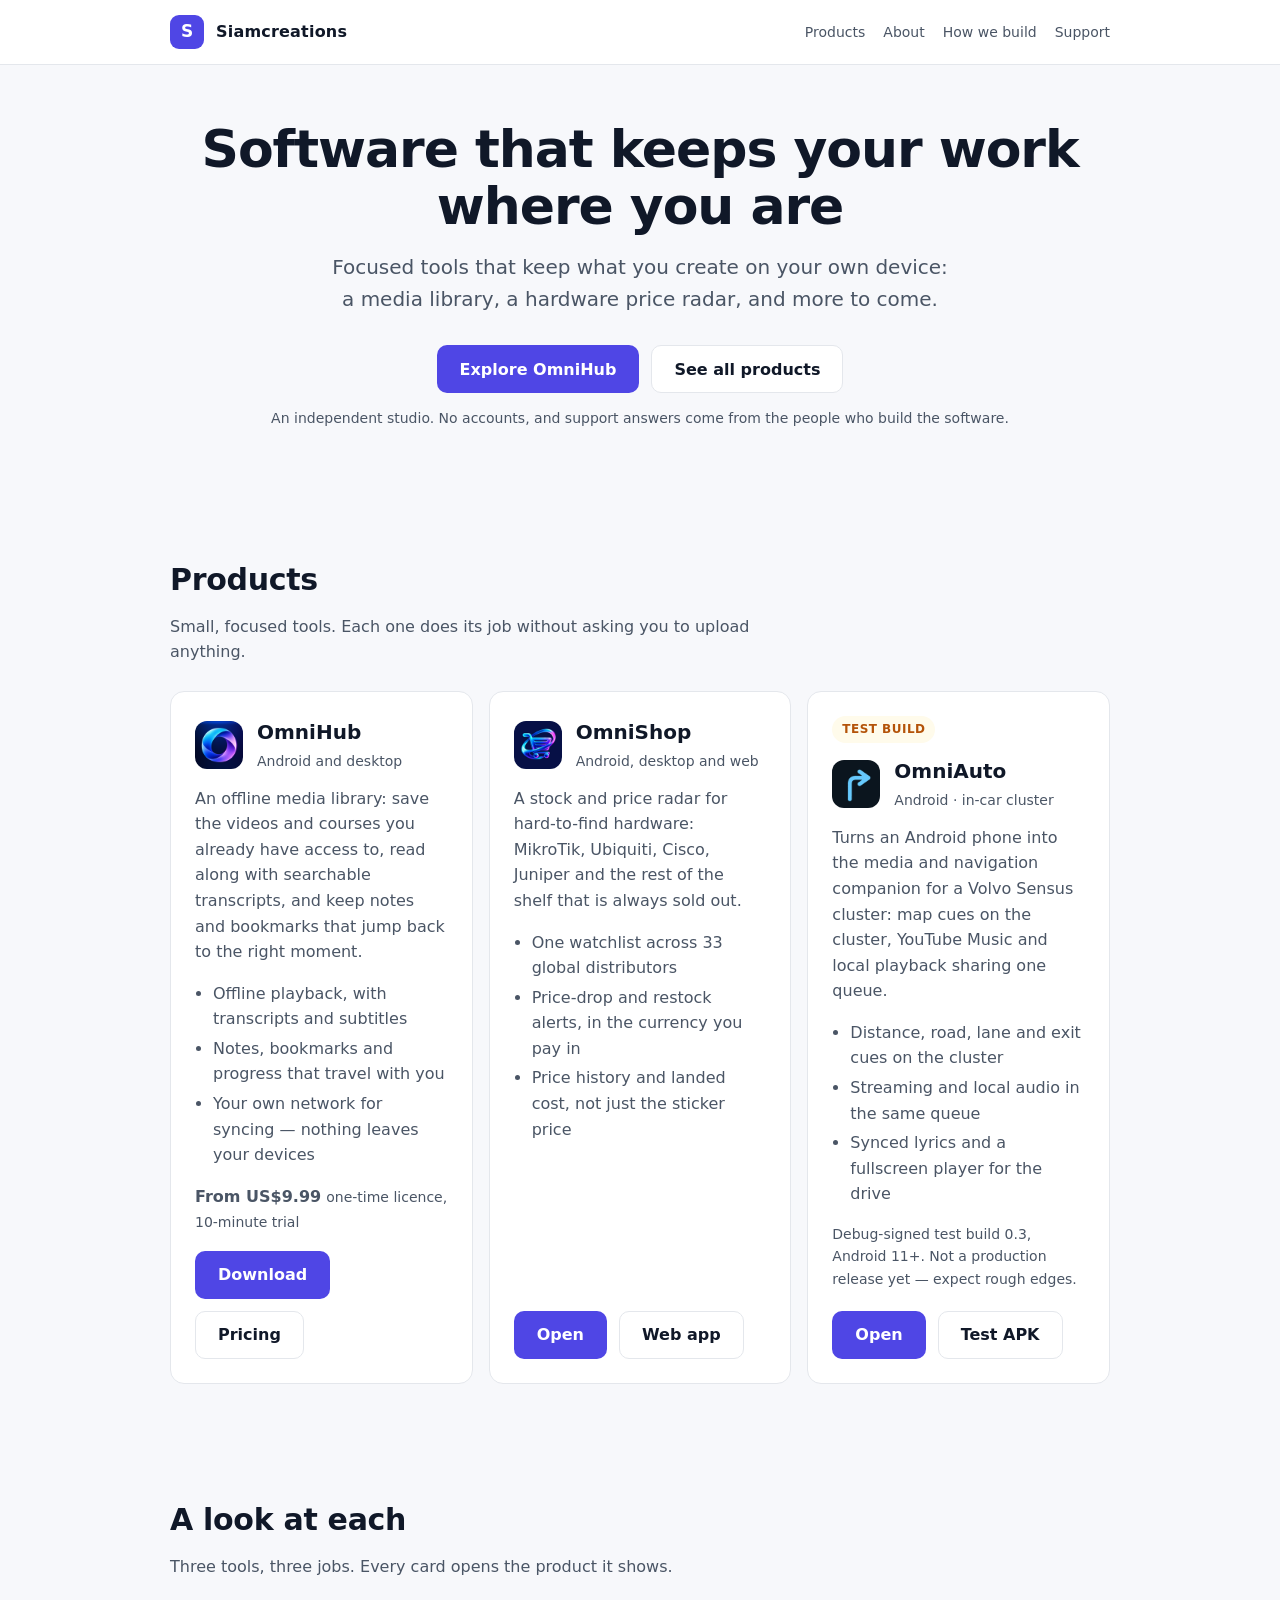
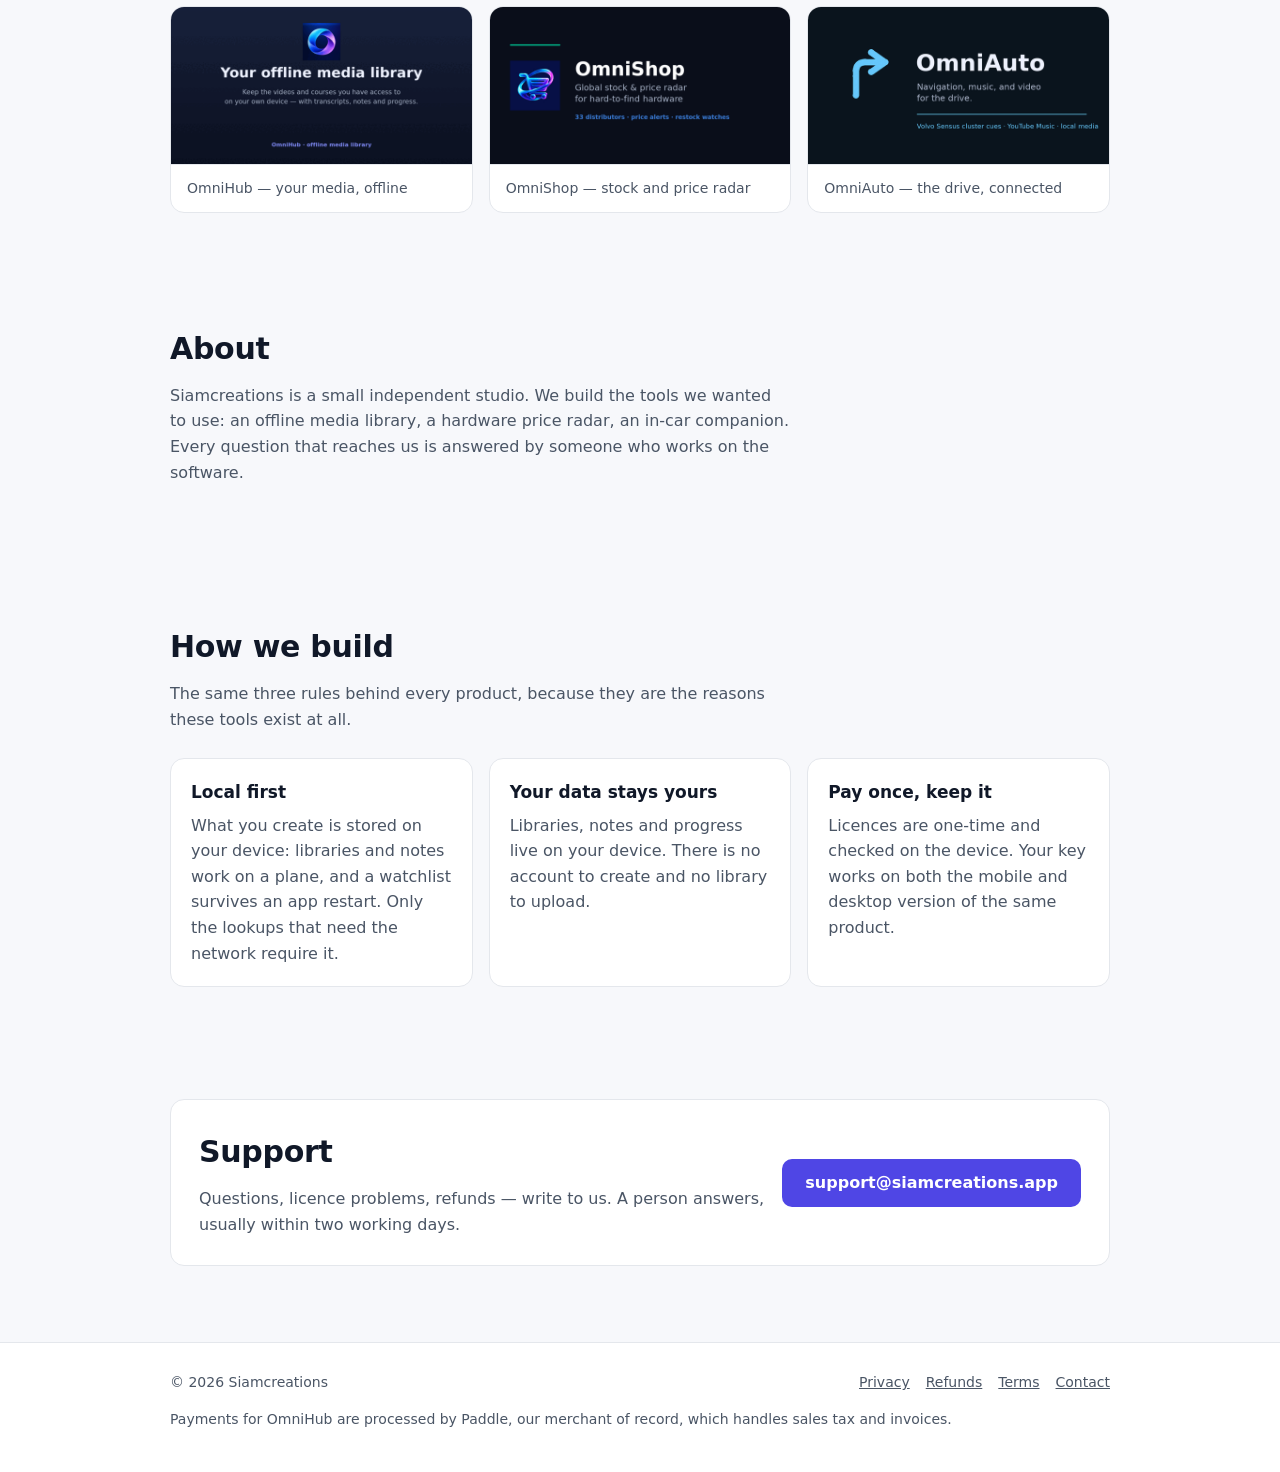
==== index.html @ ee494cce "fix: keep the product card buttons on one row" ====
<!doctype html>
<html lang="en">
  <head>
    <meta charset="utf-8" />
    <meta name="viewport" content="width=device-width, initial-scale=1" />
    <title>Siamcreations — focused software</title>
    <meta
      name="description"
      content="Siamcreations builds focused software: a media library, a hardware price radar, and more. Your work stays on your own device."
    />
    <meta property="og:type" content="website" />
    <meta
      property="og:title"
      content="Siamcreations — offline-first software"
    />
    <meta
      property="og:description"
      content="Focused tools that keep your work on your own device. Makers of OmniHub and OmniShop."
    />
    <meta property="og:url" content="https://siamcreations.app/" />
    <meta
      property="og:image"
      content="https://siamcreations.app/assets/og.png"
    />
    <meta name="twitter:card" content="summary_large_image" />
    <link rel="canonical" href="https://siamcreations.app/" />
    <link
      rel="icon"
      href="data:image/svg+xml,%3Csvg xmlns='http://www.w3.org/2000/svg' viewBox='0 0 32 32'%3E%3Crect width='32' height='32' rx='8' fill='%234f46e5'/%3E%3Ctext x='16' y='22' font-family='system-ui,sans-serif' font-size='17' font-weight='700' text-anchor='middle' fill='white'%3ES%3C/text%3E%3C/svg%3E"
    />
    <link rel="stylesheet" href="styles.css" />
    <script type="application/ld+json">
      {
        "@context": "https://schema.org",
        "@graph": [
          {
            "@type": "Organization",
            "name": "Siamcreations",
            "url": "https://siamcreations.app/",
            "email": "support@siamcreations.app",
            "description": "Independent software studio behind OmniHub, OmniShop and OmniAuto."
          },
          {
            "@type": "ItemList",
            "name": "Products",
            "itemListElement": [
              {
                "@type": "ListItem",
                "position": 1,
                "name": "OmniHub",
                "url": "https://omnihub.siamcreations.app/"
              },
              {
                "@type": "ListItem",
                "position": 2,
                "name": "OmniShop",
                "url": "https://omnishop.siamcreations.app/"
              },
              {
                "@type": "ListItem",
                "position": 3,
                "name": "OmniAuto",
                "url": "https://omniauto.siamcreations.app/"
              }
            ]
          }
        ]
      }
    </script>
  </head>
  <body>
    <a class="skip" href="#main">Skip to content</a>

    <header class="site">
      <div class="wrap">
        <span class="monogram" aria-hidden="true">S</span>
        <span class="name"><a href="/">Siamcreations</a></span>
        <nav aria-label="Main">
          <a href="#products">Products</a>
          <a href="#about">About</a>
          <a href="#principles">How we build</a>
          <a href="#support">Support</a>
        </nav>
      </div>
    </header>

    <main id="main">
      <section class="hero wrap">
        <h1>Software that keeps your work where you are</h1>
        <p class="lede">
          Focused tools that keep what you create on your own device: a media
          library, a hardware price radar, and more to come.
        </p>
        <div class="actions">
          <a class="button primary" href="https://omnihub.siamcreations.app/">
            Explore OmniHub
          </a>
          <a class="button secondary" href="#products">See all products</a>
        </div>
        <p class="muted">
          An independent studio. No accounts, and support answers come from the
          people who build the software.
        </p>
      </section>

      <section class="wrap" id="products">
        <h2>Products</h2>
        <p class="section-lede">
          Small, focused tools. Each one does its job without asking you to
          upload anything.
        </p>
        <div class="grid">
          <article class="card product">
            <div class="product-head">
              <img
                src="assets/icon-omnihub.png"
                alt=""
                width="48"
                height="48"
              />
              <div>
                <h3>OmniHub</h3>
                <span class="kind">Android and desktop</span>
              </div>
            </div>
            <p>
              An offline media library: save the videos and courses you already
              have access to, read along with searchable transcripts, and keep
              notes and bookmarks that jump back to the right moment.
            </p>
            <ul>
              <li>Offline playback, with transcripts and subtitles</li>
              <li>Notes, bookmarks and progress that travel with you</li>
              <li>
                Your own network for syncing — nothing leaves your devices
              </li>
            </ul>
            <p>
              <span class="price">From US$9.99</span>
              <span class="muted">one-time licence, 10-minute trial</span>
            </p>
            <div class="actions">
              <a
                class="button primary"
                href="https://omnihub.siamcreations.app/#download"
                >Download</a
              >
              <a
                class="button secondary"
                href="https://omnihub.siamcreations.app/#licence"
                >Pricing</a
              >
            </div>
          </article>

          <article class="card product">
            <div class="product-head">
              <img
                src="assets/icon-omnishop.png"
                alt=""
                width="48"
                height="48"
              />
              <div>
                <h3>OmniShop</h3>
                <span class="kind">Android, desktop and web</span>
              </div>
            </div>
            <p>
              A stock and price radar for hard-to-find hardware: MikroTik,
              Ubiquiti, Cisco, Juniper and the rest of the shelf that is always
              sold out.
            </p>
            <ul>
              <li>One watchlist across 33 global distributors</li>
              <li>Price-drop and restock alerts, in the currency you pay in</li>
              <li>Price history and landed cost, not just the sticker price</li>
            </ul>
            <div class="actions">
              <a
                class="button primary"
                href="https://omnishop.siamcreations.app/"
                >Open</a
              >
              <a
                class="button secondary"
                href="https://web.omnishop.siamcreations.app/"
                >Web app</a
              >
            </div>
          </article>

          <article class="card product">
            <span class="badge soon">Test build</span>
            <div class="product-head">
              <img
                src="assets/icon-omniauto.png"
                alt=""
                width="48"
                height="48"
              />
              <div>
                <h3>OmniAuto</h3>
                <span class="kind">Android · in-car cluster</span>
              </div>
            </div>
            <p>
              Turns an Android phone into the media and navigation companion for
              a Volvo Sensus cluster: map cues on the cluster, YouTube Music and
              local playback sharing one queue.
            </p>
            <ul>
              <li>Distance, road, lane and exit cues on the cluster</li>
              <li>Streaming and local audio in the same queue</li>
              <li>Synced lyrics and a fullscreen player for the drive</li>
            </ul>
            <p class="muted">
              Debug-signed test build 0.3, Android 11+. Not a production release
              yet — expect rough edges.
            </p>
            <div class="actions">
              <a
                class="button primary"
                href="https://omniauto.siamcreations.app/"
                >Open</a
              >
              <a
                class="button secondary"
                href="https://omniauto.siamcreations.app/#download"
                >Test APK</a
              >
            </div>
          </article>
        </div>
      </section>

      <section class="wrap" id="screens">
        <h2>A look at each</h2>
        <p class="section-lede">
          Three tools, three jobs. Every card opens the product it shows.
        </p>
        <div class="shots">
          <a class="shot" href="https://omnihub.siamcreations.app/">
            <img
              src="assets/omnihub.png"
              alt="OmniHub library showing courses on desktop and Android"
              width="640"
              height="336"
              loading="lazy"
            />
            <span>OmniHub — your media, offline</span>
          </a>
          <a class="shot" href="https://omnishop.siamcreations.app/">
            <img
              src="assets/omnishop.png"
              alt="OmniShop watchlist and price history"
              width="640"
              height="336"
              loading="lazy"
            />
            <span>OmniShop — stock and price radar</span>
          </a>
          <a class="shot" href="https://omniauto.siamcreations.app/">
            <img
              src="assets/omniauto.png"
              alt="OmniAuto player and cluster navigation"
              width="640"
              height="336"
              loading="lazy"
            />
            <span>OmniAuto — the drive, connected</span>
          </a>
        </div>
      </section>

      <section class="wrap" id="about">
        <h2>About</h2>
        <p class="section-lede">
          Siamcreations is a small independent studio. We build the tools we
          wanted to use: an offline media library, a hardware price radar, an
          in-car companion. Every question that reaches us is answered by
          someone who works on the software.
        </p>
      </section>

      <section class="wrap" id="principles">
        <h2>How we build</h2>
        <p class="section-lede">
          The same three rules behind every product, because they are the
          reasons these tools exist at all.
        </p>
        <div class="grid">
          <article class="card">
            <h3>Local first</h3>
            <p>
              What you create is stored on your device: libraries and notes work
              on a plane, and a watchlist survives an app restart. Only the
              lookups that need the network require it.
            </p>
          </article>
          <article class="card">
            <h3>Your data stays yours</h3>
            <p>
              Libraries, notes and progress live on your device. There is no
              account to create and no library to upload.
            </p>
          </article>
          <article class="card">
            <h3>Pay once, keep it</h3>
            <p>
              Licences are one-time and checked on the device. Your key works on
              both the mobile and desktop version of the same product.
            </p>
          </article>
        </div>
      </section>

      <section class="wrap" id="support">
        <div class="support">
          <div>
            <h2>Support</h2>
            <p>
              Questions, licence problems, refunds — write to us. A person
              answers, usually within two working days.
            </p>
          </div>
          <a class="button primary" href="mailto:support@siamcreations.app"
            >support@siamcreations.app</a
          >
        </div>
      </section>
    </main>

    <footer class="site">
      <div class="wrap">
        <span>© 2026 Siamcreations</span>
        <nav aria-label="Legal">
          <a href="https://omnihub.siamcreations.app/privacy.html">Privacy</a>
          <a href="https://omnihub.siamcreations.app/refunds.html">Refunds</a>
          <a href="https://omnihub.siamcreations.app/terms.html">Terms</a>
          <a href="mailto:support@siamcreations.app">Contact</a>
        </nav>
      </div>
      <div class="wrap">
        <p class="muted">
          Payments for OmniHub are processed by Paddle, our merchant of record,
          which handles sales tax and invoices.
        </p>
      </div>
    </footer>
  </body>
</html>
---- styles.css ----
:root {
  --bg: #f7f8fb;
  --surface: #ffffff;
  --text: #101828;
  --muted: #4a5565;
  --border: #e4e7ec;
  --primary: #4f46e5;
  --primary-text: #ffffff;
  --accent: #eef2ff;
  --warning: #b45309;
  --warning-bg: #fffbeb;
  --radius: 14px;
  --max: 980px;
}

@media (prefers-color-scheme: dark) {
  :root {
    --bg: #0b1020;
    --surface: #121a2e;
    --text: #eef2ff;
    --muted: #a9b4c9;
    --border: #223048;
    --primary: #818cf8;
    --primary-text: #0b1020;
    --accent: #17203a;
    --warning: #fbbf24;
    --warning-bg: #1f1a0d;
  }
}

* {
  box-sizing: border-box;
}

html {
  -webkit-text-size-adjust: 100%;
  scroll-behavior: smooth;
}

@media (prefers-reduced-motion: reduce) {
  html {
    scroll-behavior: auto;
  }
}

body {
  margin: 0;
  background: var(--bg);
  color: var(--text);
  font-family:
    system-ui,
    -apple-system,
    "Segoe UI",
    Roboto,
    sans-serif;
  line-height: 1.6;
}

a {
  color: var(--primary);
}

.skip {
  position: absolute;
  left: -999px;
  top: 0;
  background: var(--surface);
  padding: 10px 14px;
  border-radius: 0 0 10px 0;
  border: 1px solid var(--border);
  z-index: 10;
}

.skip:focus {
  left: 0;
}

.wrap {
  max-width: var(--max);
  margin: 0 auto;
  padding: 0 20px;
}

header.site {
  border-bottom: 1px solid var(--border);
  background: var(--surface);
}

header.site .wrap {
  display: flex;
  align-items: center;
  gap: 12px;
  min-height: 64px;
}

.monogram {
  display: inline-flex;
  align-items: center;
  justify-content: center;
  width: 34px;
  height: 34px;
  border-radius: 9px;
  background: var(--primary);
  color: var(--primary-text);
  font-weight: 800;
  font-size: 17px;
  letter-spacing: -0.02em;
}

header.site .name {
  font-weight: 700;
  letter-spacing: 0.2px;
}

header.site .name a {
  color: inherit;
  text-decoration: none;
}

header.site nav {
  margin-left: auto;
  display: flex;
  gap: 18px;
  font-size: 14px;
}

header.site nav a {
  color: var(--muted);
  text-decoration: none;
}

header.site nav a:hover {
  color: var(--text);
}

.hero {
  /* Keep the side gutters from .wrap: a `padding` shorthand here wiped them and
     ran the headline to the screen edges on a phone. */
  padding: 72px 20px 40px;
  text-align: center;
}

.hero h1 {
  font-size: clamp(32px, 6vw, 52px);
  line-height: 1.1;
  margin: 0 0 16px;
  letter-spacing: -0.02em;
}

.hero p.lede {
  font-size: clamp(16px, 2.4vw, 20px);
  color: var(--muted);
  max-width: 620px;
  margin: 0 auto 30px;
}

.actions {
  display: flex;
  flex-wrap: wrap;
  gap: 12px;
  justify-content: center;
}

.button {
  display: inline-flex;
  align-items: center;
  justify-content: center;
  min-height: 48px;
  padding: 0 22px;
  border-radius: 10px;
  font-weight: 650;
  text-decoration: none;
  border: 1px solid transparent;
}

.button.primary {
  background: var(--primary);
  color: var(--primary-text);
}

.button.secondary {
  background: var(--surface);
  color: var(--text);
  border-color: var(--border);
}

.button:focus-visible,
a:focus-visible {
  outline: 3px solid var(--primary);
  outline-offset: 3px;
}

.muted {
  color: var(--muted);
  font-size: 14px;
}

/* `.wrap` is a class, so it outranks the element rule below and was wiping the
   vertical padding on every `<section class="wrap">`. Set it where it wins. */
section {
  padding: 56px 0;
}

section.wrap {
  padding: 56px 20px;
}

h2 {
  font-size: clamp(22px, 3vw, 30px);
  letter-spacing: -0.01em;
  margin: 0 0 10px;
}

.section-lede {
  color: var(--muted);
  max-width: 620px;
  margin: 0 0 26px;
}

.grid {
  display: grid;
  grid-template-columns: repeat(auto-fit, minmax(250px, 1fr));
  gap: 16px;
}

.card {
  background: var(--surface);
  border: 1px solid var(--border);
  border-radius: var(--radius);
  padding: 20px;
}

.card h3 {
  margin: 0 0 6px;
  font-size: 17px;
}

.card p {
  margin: 0;
  color: var(--muted);
}

/* Product card: the only place on the page with its own layout. */
.product {
  display: flex;
  flex-direction: column;
  gap: 12px;
  padding: 24px;
}

.product-head {
  display: flex;
  align-items: center;
  gap: 14px;
}

.product-head img {
  width: 48px;
  height: 48px;
  border-radius: 12px;
}

.product-head h3 {
  margin: 0;
  font-size: 20px;
}

.product-head .kind {
  color: var(--muted);
  font-size: 14px;
}

.product ul {
  margin: 0;
  padding-left: 18px;
  color: var(--muted);
}

.product li {
  margin: 4px 0;
}

.product .actions {
  justify-content: flex-start;
  /* Cards in a row share a height; keep the buttons on the same line. */
  margin-top: auto;
  padding-top: 4px;
}

.product .price {
  font-weight: 700;
}

.badge {
  align-self: flex-start;
  font-size: 12px;
  font-weight: 700;
  letter-spacing: 0.04em;
  text-transform: uppercase;
  padding: 4px 10px;
  border-radius: 999px;
  background: var(--accent);
  color: var(--primary);
}

.badge.soon {
  background: var(--warning-bg);
  color: var(--warning);
}

/* Product shots: one link per product, the image doing the talking. */
.shots {
  display: grid;
  grid-template-columns: repeat(auto-fit, minmax(240px, 1fr));
  gap: 16px;
}

.shot {
  display: block;
  text-decoration: none;
  color: inherit;
  background: var(--surface);
  border: 1px solid var(--border);
  border-radius: var(--radius);
  overflow: hidden;
}

.shot img {
  display: block;
  width: 100%;
  height: auto;
  border-bottom: 1px solid var(--border);
}

.shot span {
  display: block;
  padding: 12px 16px;
  font-size: 14px;
  color: var(--muted);
}

.shot:hover span,
.shot:focus-visible span {
  color: var(--text);
}

.shot {
  transition: border-color 120ms ease;
}

.shot:hover {
  border-color: var(--primary);
}

@media (prefers-reduced-motion: reduce) {
  .shot {
    transition: none;
  }
}

.support {
  background: var(--surface);
  border: 1px solid var(--border);
  border-radius: var(--radius);
  padding: 28px;
  display: flex;
  flex-wrap: wrap;
  align-items: center;
  justify-content: space-between;
  gap: 16px;
}

.support > div {
  flex: 1 1 340px;
}

.support p {
  margin: 0;
  color: var(--muted);
}

.support > .button {
  flex: 0 0 auto;
}

footer.site {
  border-top: 1px solid var(--border);
  background: var(--surface);
  margin-top: 20px;
  padding: 28px 0;
}

footer.site .wrap {
  display: flex;
  flex-wrap: wrap;
  gap: 16px;
  align-items: center;
  justify-content: space-between;
  font-size: 14px;
  color: var(--muted);
}

footer.site nav {
  display: flex;
  flex-wrap: wrap;
  gap: 16px;
}

footer.site a {
  color: var(--muted);
}

footer.site a:hover {
  color: var(--text);
}

@media (max-width: 560px) {
  /* Three nav links do not fit beside the wordmark on a phone; give them their
     own row instead of wrapping each label onto three lines. */
  header.site .wrap {
    flex-wrap: wrap;
    row-gap: 2px;
  }

  header.site nav {
    flex-basis: 100%;
    margin-left: 0;
    gap: 16px;
    padding-bottom: 10px;
    font-size: 13px;
  }

  .hero {
    padding-top: 48px;
  }

  section,
  section.wrap {
    padding: 40px 20px;
  }
}
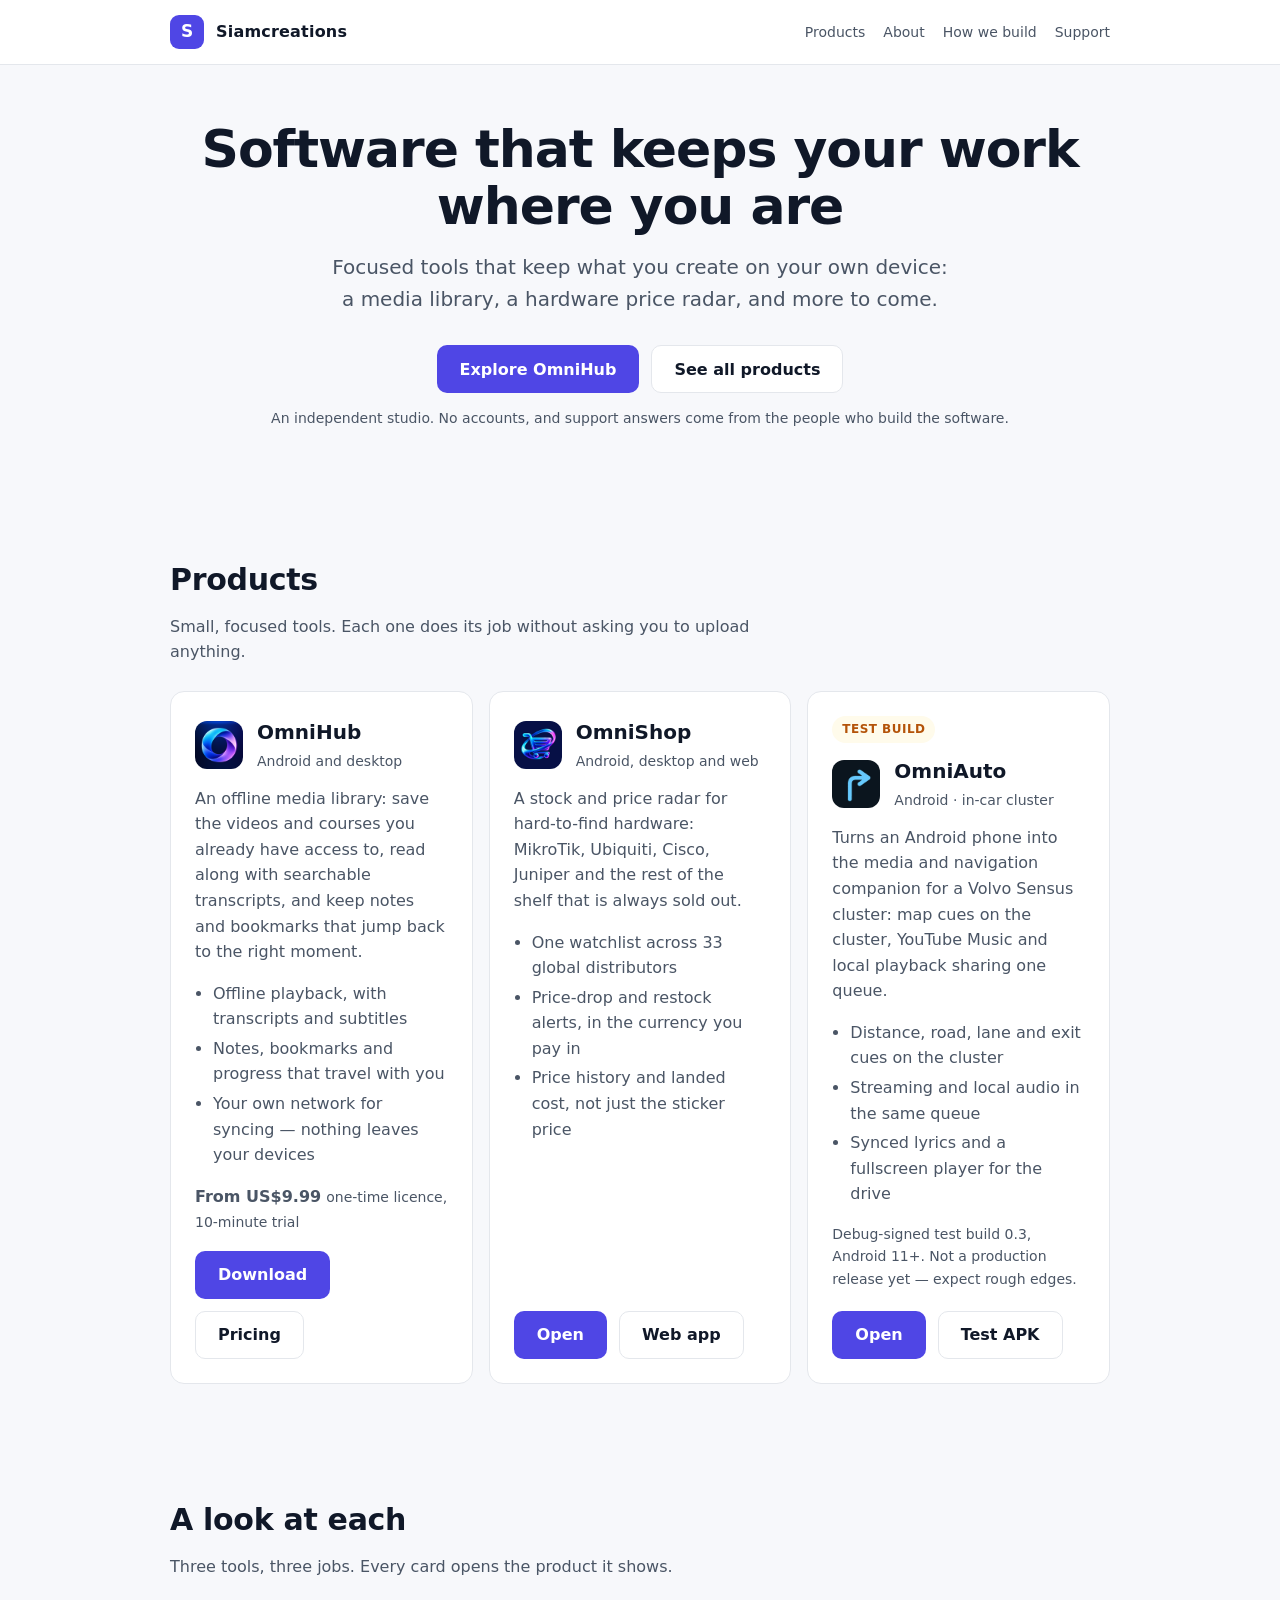
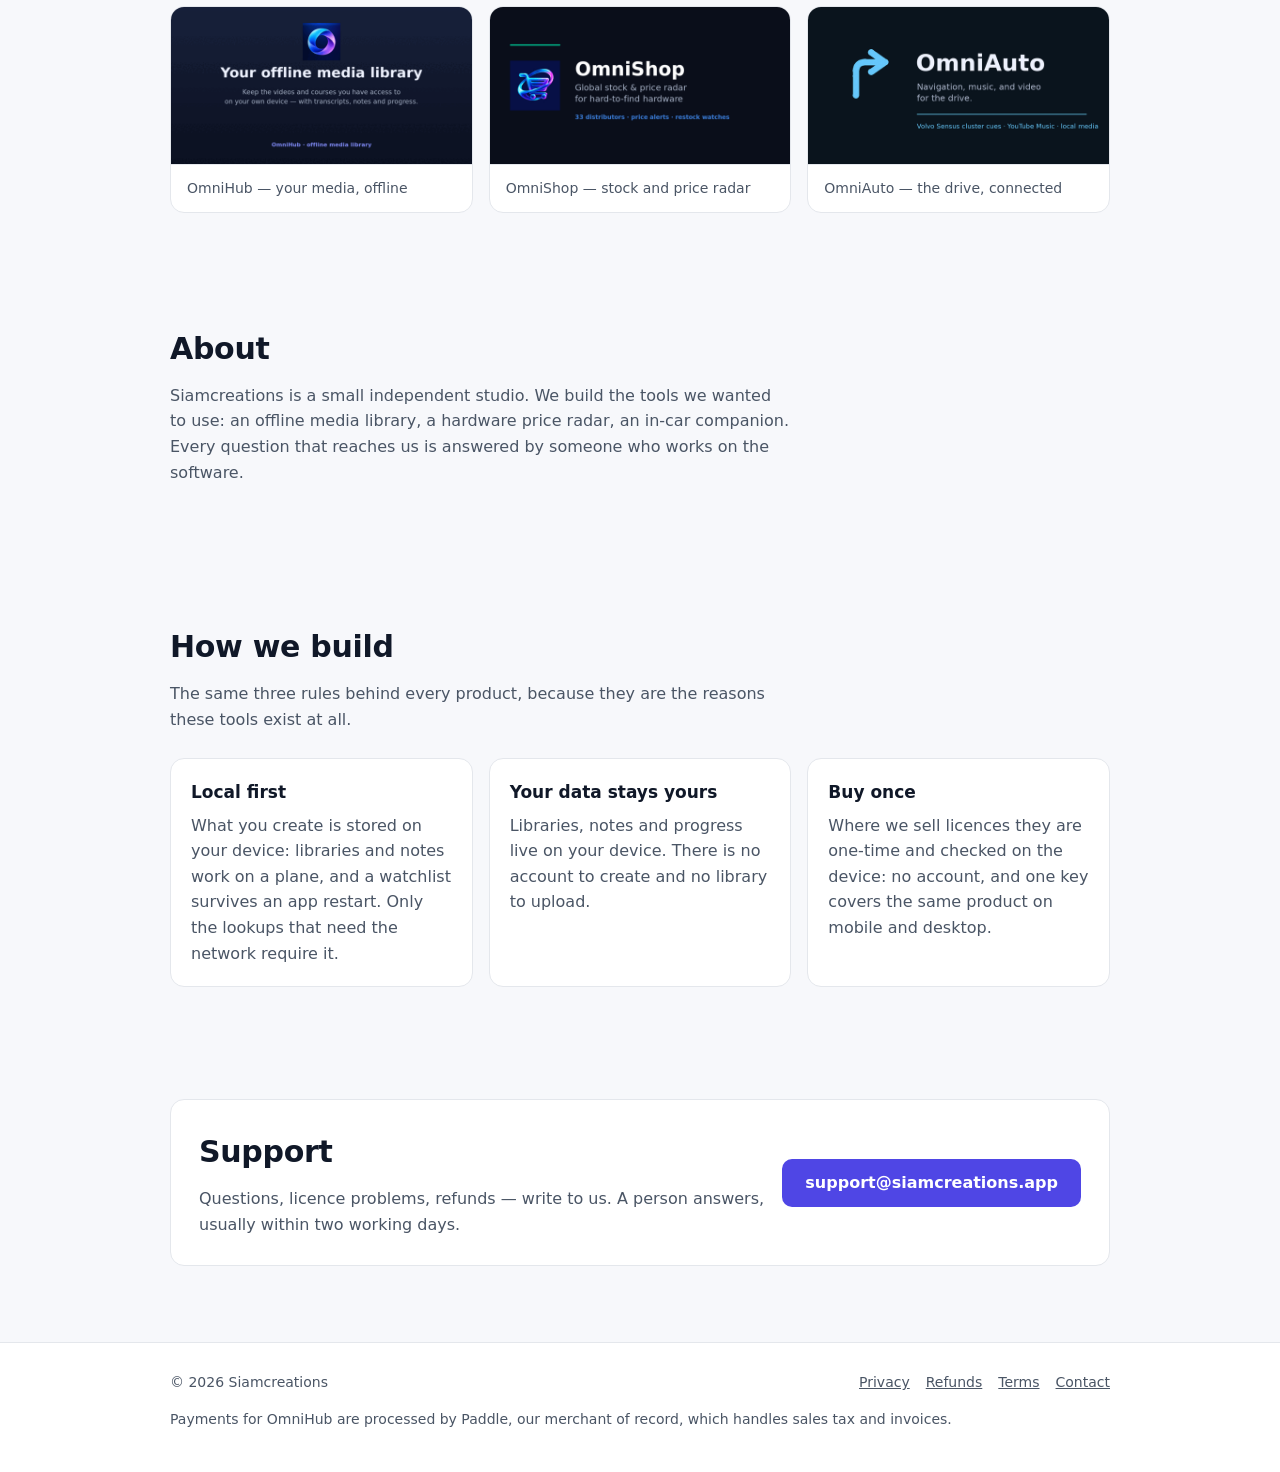
==== commit 336a127a: "copy: scope the licence claim to products we actually sell" ====
--- a/index.html
+++ b/index.html
@@ -306,10 +306,11 @@
             </p>
           </article>
           <article class="card">
-            <h3>Pay once, keep it</h3>
-            <p>
-              Licences are one-time and checked on the device. Your key works on
-              both the mobile and desktop version of the same product.
+            <h3>Buy once</h3>
+            <p>
+              Where we sell licences they are one-time and checked on the
+              device: no account, and one key covers the same product on mobile
+              and desktop.
             </p>
           </article>
         </div>
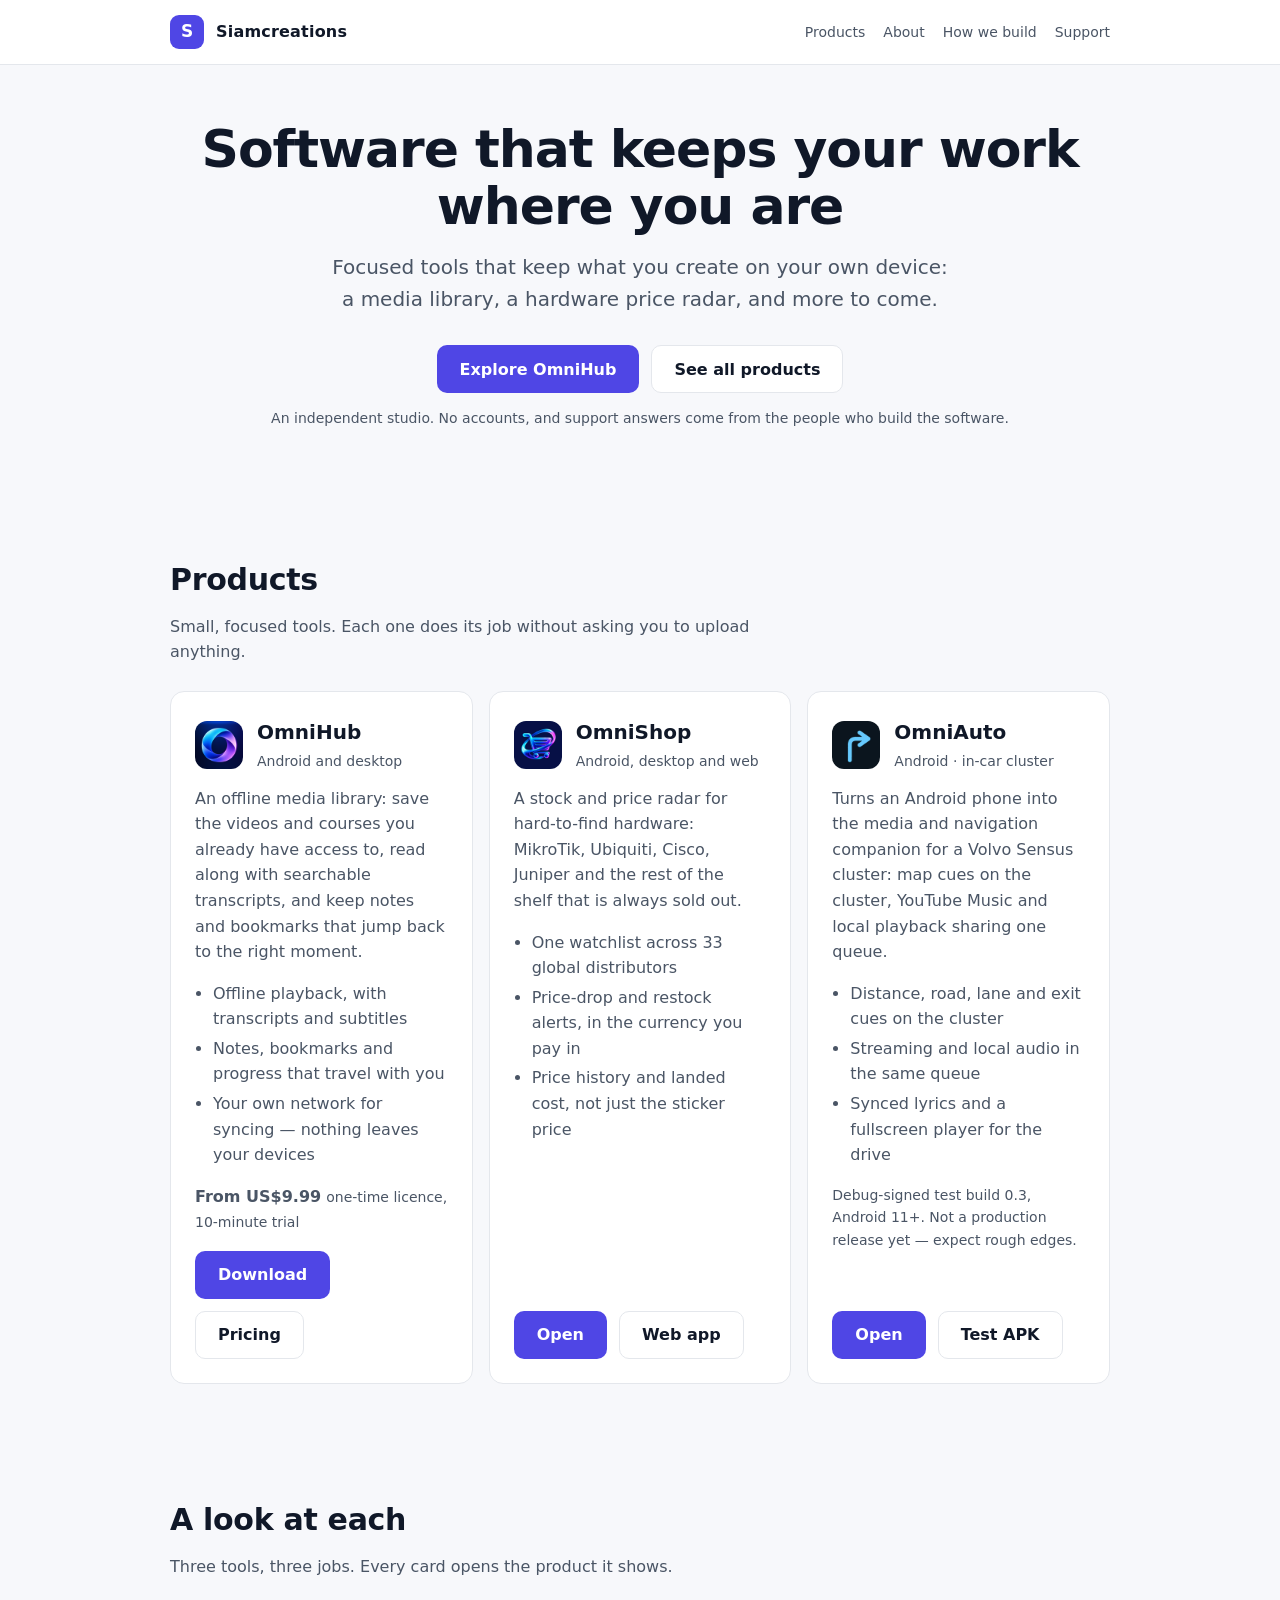
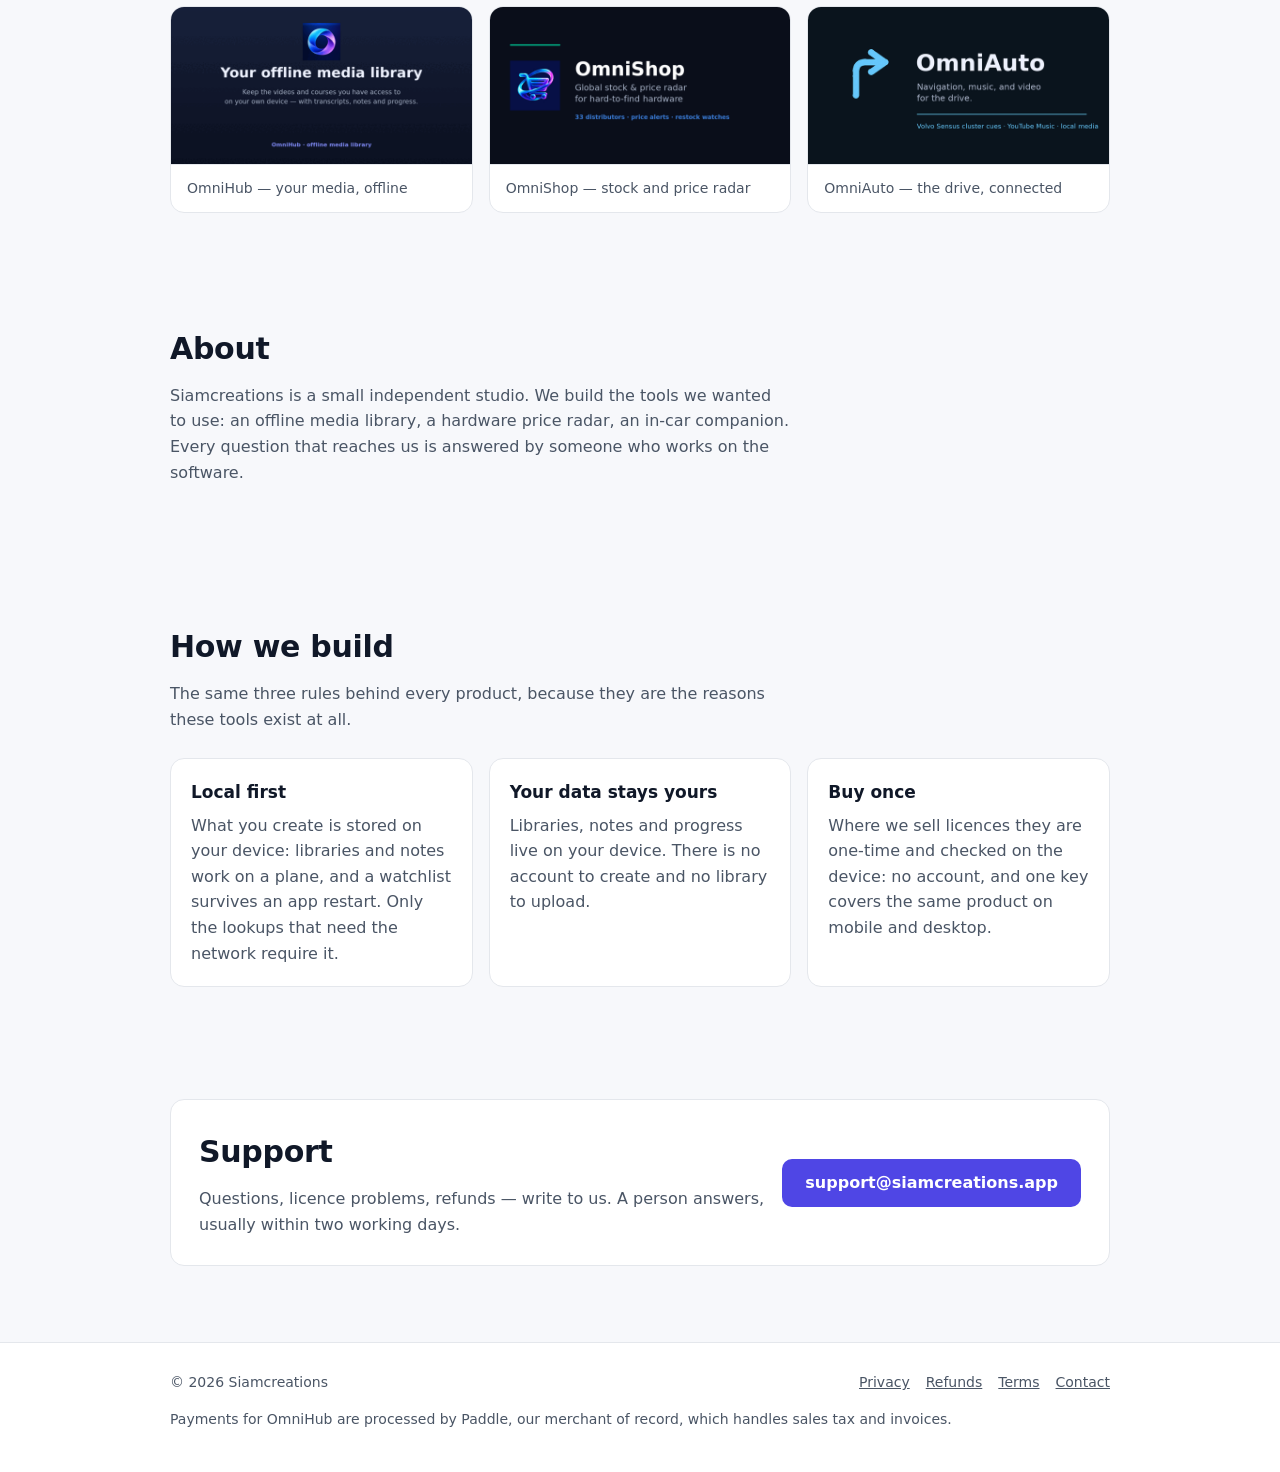
==== commit 1bd9036a: "copy: drop the test-build tag from the OmniAuto card The card still says the build is debug-signed a" ====
--- a/index.html
+++ b/index.html
@@ -191,7 +191,6 @@
           </article>
 
           <article class="card product">
-            <span class="badge soon">Test build</span>
             <div class="product-head">
               <img
                 src="assets/icon-omniauto.png"
--- a/styles.css
+++ b/styles.css
@@ -7,8 +7,6 @@
   --primary: #4f46e5;
   --primary-text: #ffffff;
   --accent: #eef2ff;
-  --warning: #b45309;
-  --warning-bg: #fffbeb;
   --radius: 14px;
   --max: 980px;
 }
@@ -23,8 +21,6 @@
     --primary: #818cf8;
     --primary-text: #0b1020;
     --accent: #17203a;
-    --warning: #fbbf24;
-    --warning-bg: #1f1a0d;
   }
 }
 
@@ -291,23 +287,6 @@
   font-weight: 700;
 }
 
-.badge {
-  align-self: flex-start;
-  font-size: 12px;
-  font-weight: 700;
-  letter-spacing: 0.04em;
-  text-transform: uppercase;
-  padding: 4px 10px;
-  border-radius: 999px;
-  background: var(--accent);
-  color: var(--primary);
-}
-
-.badge.soon {
-  background: var(--warning-bg);
-  color: var(--warning);
-}
-
 /* Product shots: one link per product, the image doing the talking. */
 .shots {
   display: grid;
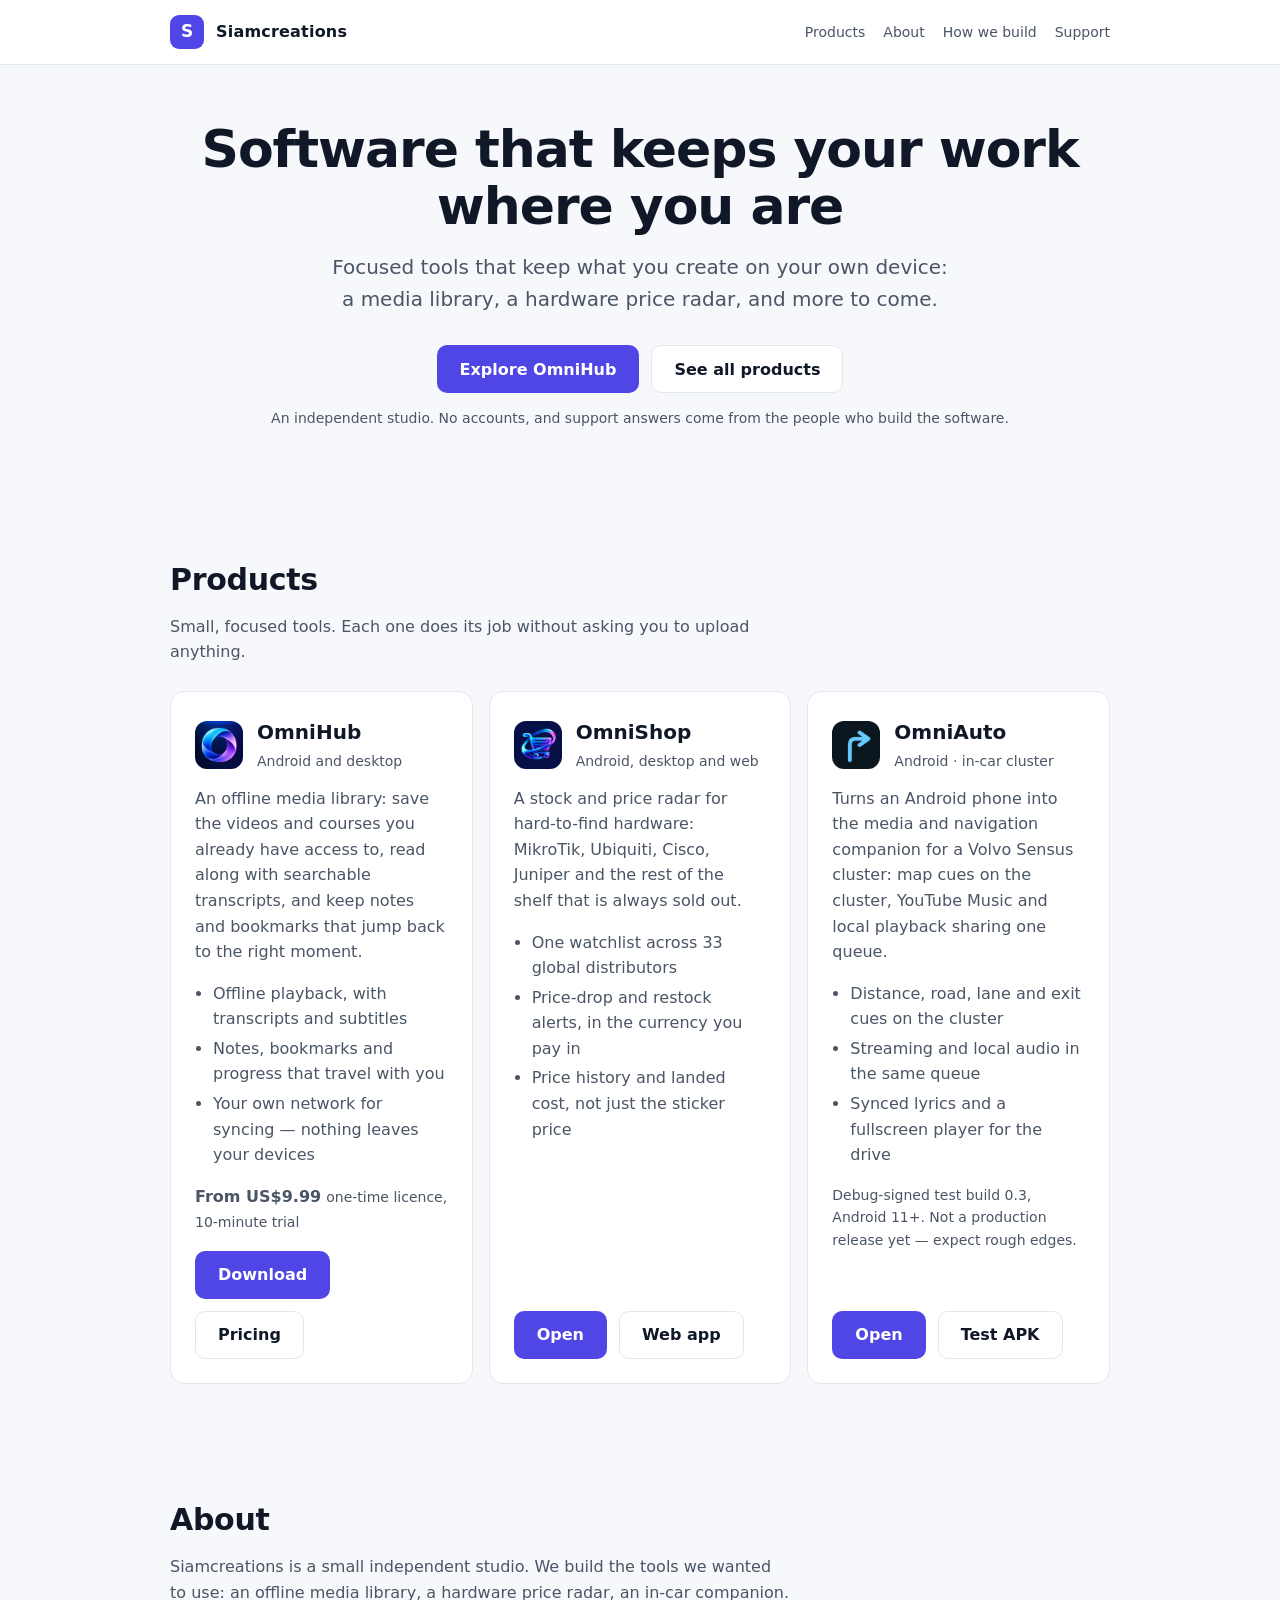
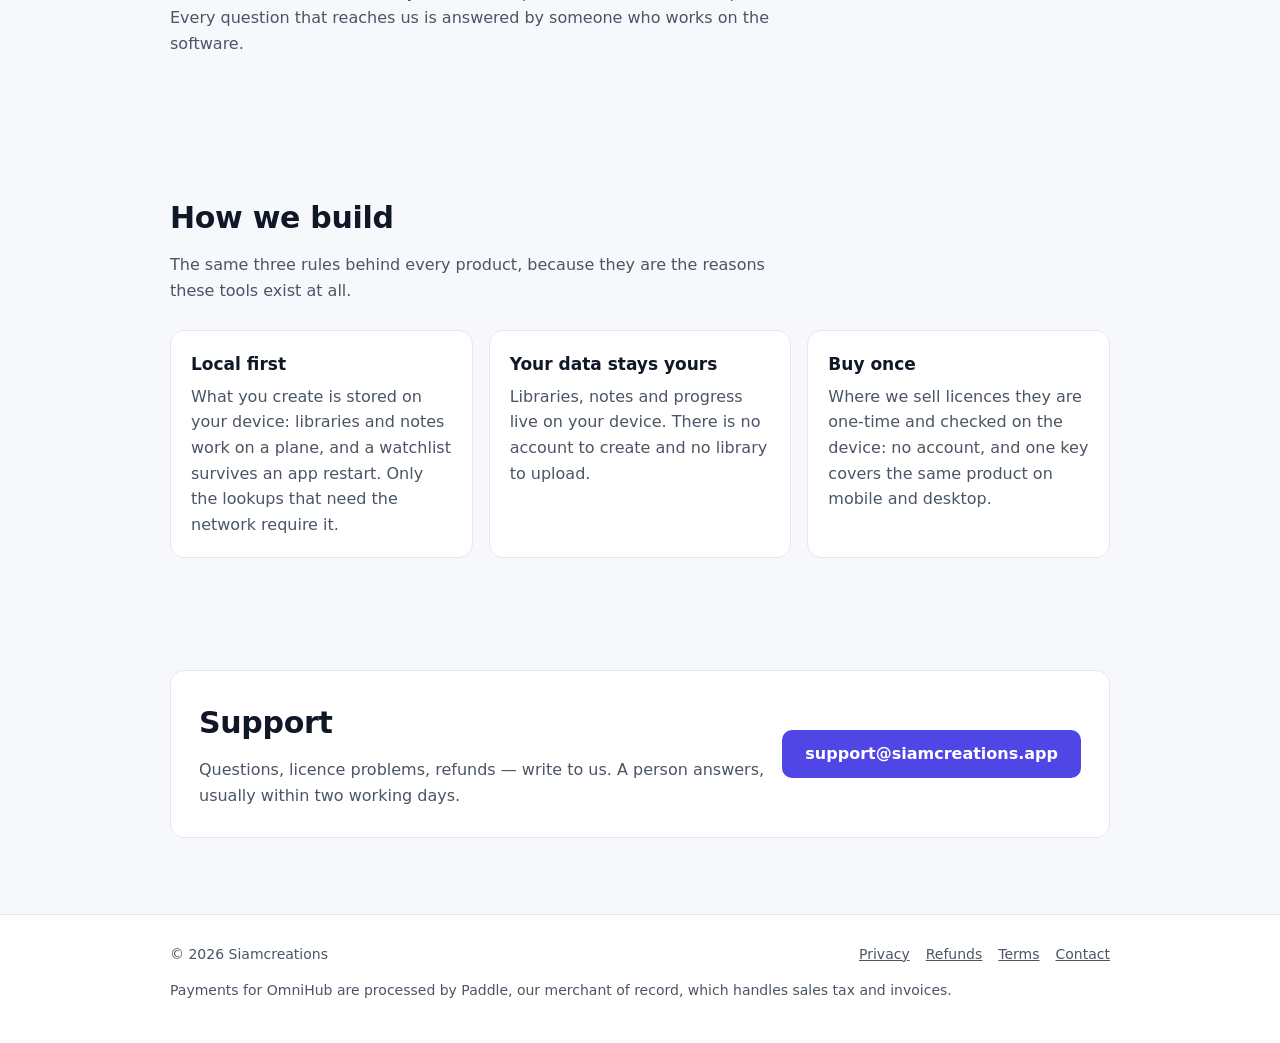
==== commit 4b7906a6: "feat: remove the product-shot strip The three cards above it already carry the products, and the mar" ====
--- a/index.html
+++ b/index.html
@@ -233,45 +233,6 @@
         </div>
       </section>
 
-      <section class="wrap" id="screens">
-        <h2>A look at each</h2>
-        <p class="section-lede">
-          Three tools, three jobs. Every card opens the product it shows.
-        </p>
-        <div class="shots">
-          <a class="shot" href="https://omnihub.siamcreations.app/">
-            <img
-              src="assets/omnihub.png"
-              alt="OmniHub library showing courses on desktop and Android"
-              width="640"
-              height="336"
-              loading="lazy"
-            />
-            <span>OmniHub — your media, offline</span>
-          </a>
-          <a class="shot" href="https://omnishop.siamcreations.app/">
-            <img
-              src="assets/omnishop.png"
-              alt="OmniShop watchlist and price history"
-              width="640"
-              height="336"
-              loading="lazy"
-            />
-            <span>OmniShop — stock and price radar</span>
-          </a>
-          <a class="shot" href="https://omniauto.siamcreations.app/">
-            <img
-              src="assets/omniauto.png"
-              alt="OmniAuto player and cluster navigation"
-              width="640"
-              height="336"
-              loading="lazy"
-            />
-            <span>OmniAuto — the drive, connected</span>
-          </a>
-        </div>
-      </section>
-
       <section class="wrap" id="about">
         <h2>About</h2>
         <p class="section-lede">
--- a/styles.css
+++ b/styles.css
@@ -287,56 +287,6 @@
   font-weight: 700;
 }
 
-/* Product shots: one link per product, the image doing the talking. */
-.shots {
-  display: grid;
-  grid-template-columns: repeat(auto-fit, minmax(240px, 1fr));
-  gap: 16px;
-}
-
-.shot {
-  display: block;
-  text-decoration: none;
-  color: inherit;
-  background: var(--surface);
-  border: 1px solid var(--border);
-  border-radius: var(--radius);
-  overflow: hidden;
-}
-
-.shot img {
-  display: block;
-  width: 100%;
-  height: auto;
-  border-bottom: 1px solid var(--border);
-}
-
-.shot span {
-  display: block;
-  padding: 12px 16px;
-  font-size: 14px;
-  color: var(--muted);
-}
-
-.shot:hover span,
-.shot:focus-visible span {
-  color: var(--text);
-}
-
-.shot {
-  transition: border-color 120ms ease;
-}
-
-.shot:hover {
-  border-color: var(--primary);
-}
-
-@media (prefers-reduced-motion: reduce) {
-  .shot {
-    transition: none;
-  }
-}
-
 .support {
   background: var(--surface);
   border: 1px solid var(--border);
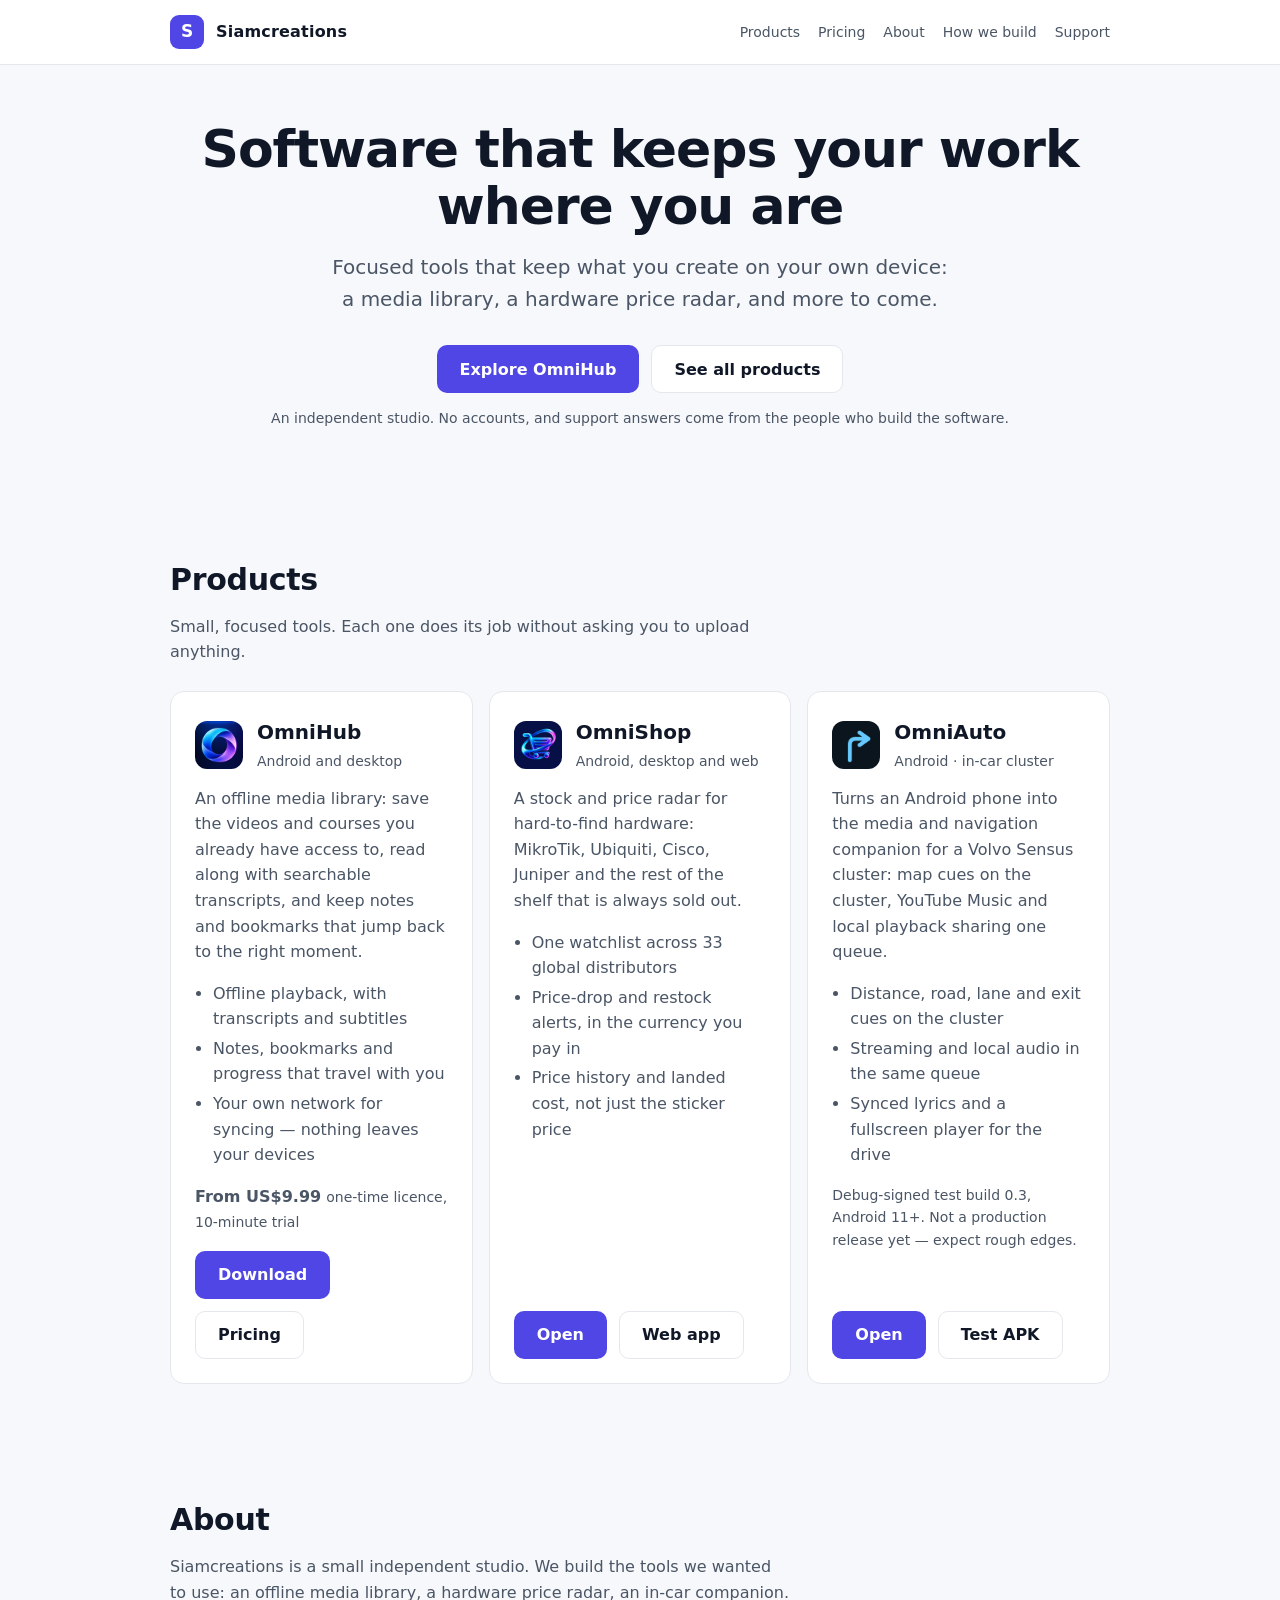
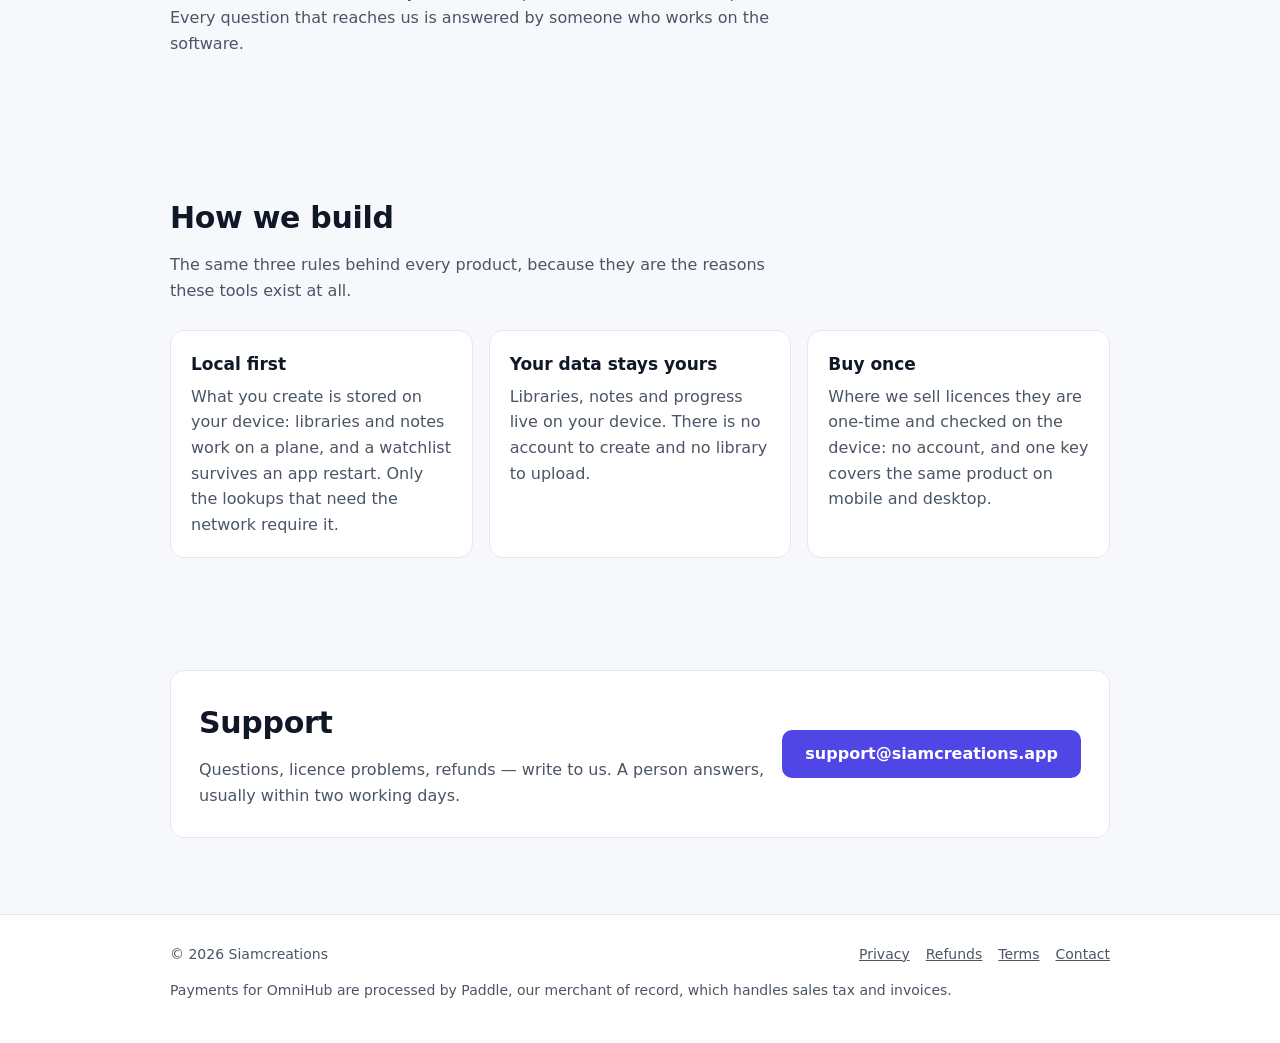
==== commit fa256ee1: "feat: link the pricing page from the main navigation" ====
--- a/index.html
+++ b/index.html
@@ -77,6 +77,7 @@
         <span class="name"><a href="/">Siamcreations</a></span>
         <nav aria-label="Main">
           <a href="#products">Products</a>
+          <a href="pricing/">Pricing</a>
           <a href="#about">About</a>
           <a href="#principles">How we build</a>
           <a href="#support">Support</a>
--- a/styles.css
+++ b/styles.css
@@ -368,3 +368,39 @@
     padding: 40px 20px;
   }
 }
+
+/* Pricing page */
+.page-title {
+  font-size: clamp(30px, 5vw, 44px);
+  letter-spacing: -0.02em;
+  margin: 0 0 10px;
+}
+
+.price-line {
+  font-size: 26px;
+  font-weight: 700;
+  margin: 0;
+}
+
+.notes {
+  margin-top: 40px;
+}
+
+.notes h2 {
+  font-size: clamp(20px, 2.6vw, 26px);
+}
+
+.notes ul {
+  margin: 0;
+  padding-left: 20px;
+  color: var(--muted);
+  max-width: 680px;
+}
+
+.notes li {
+  margin: 10px 0;
+}
+
+.notes strong {
+  color: var(--text);
+}
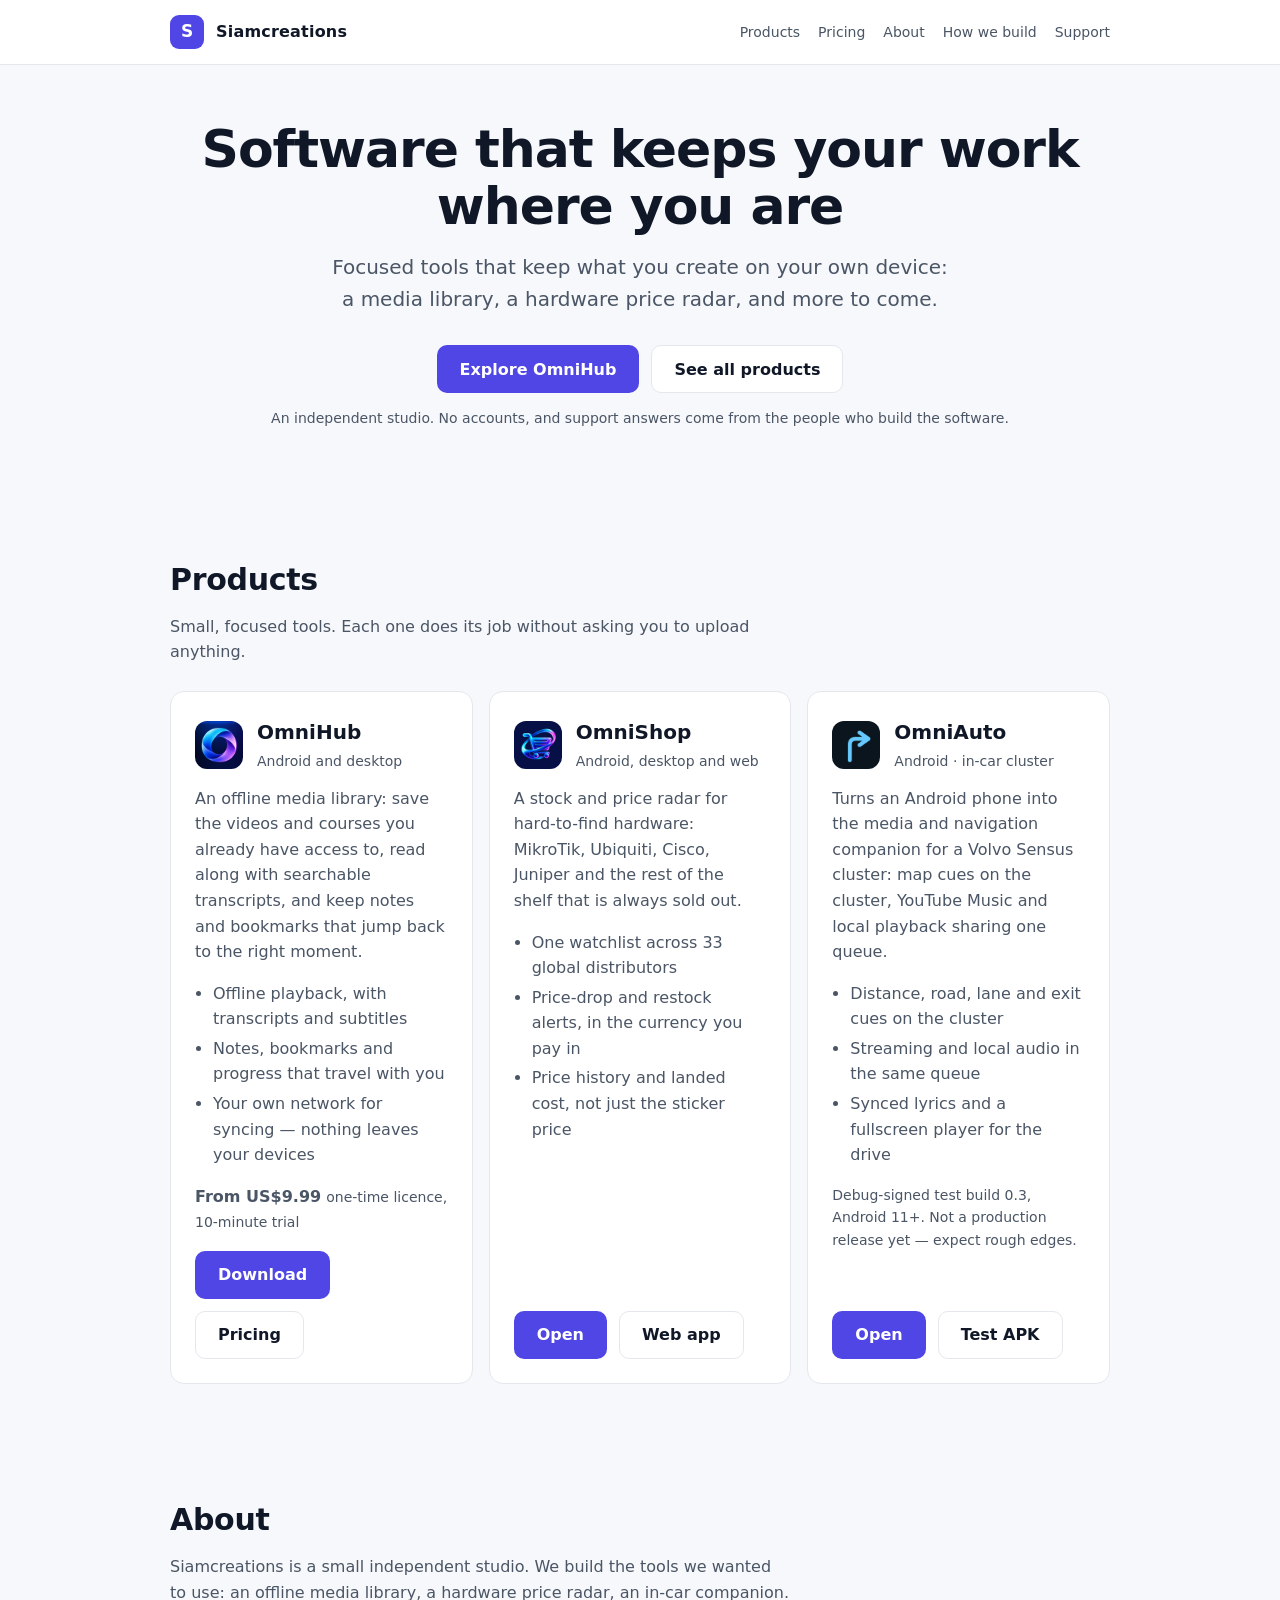
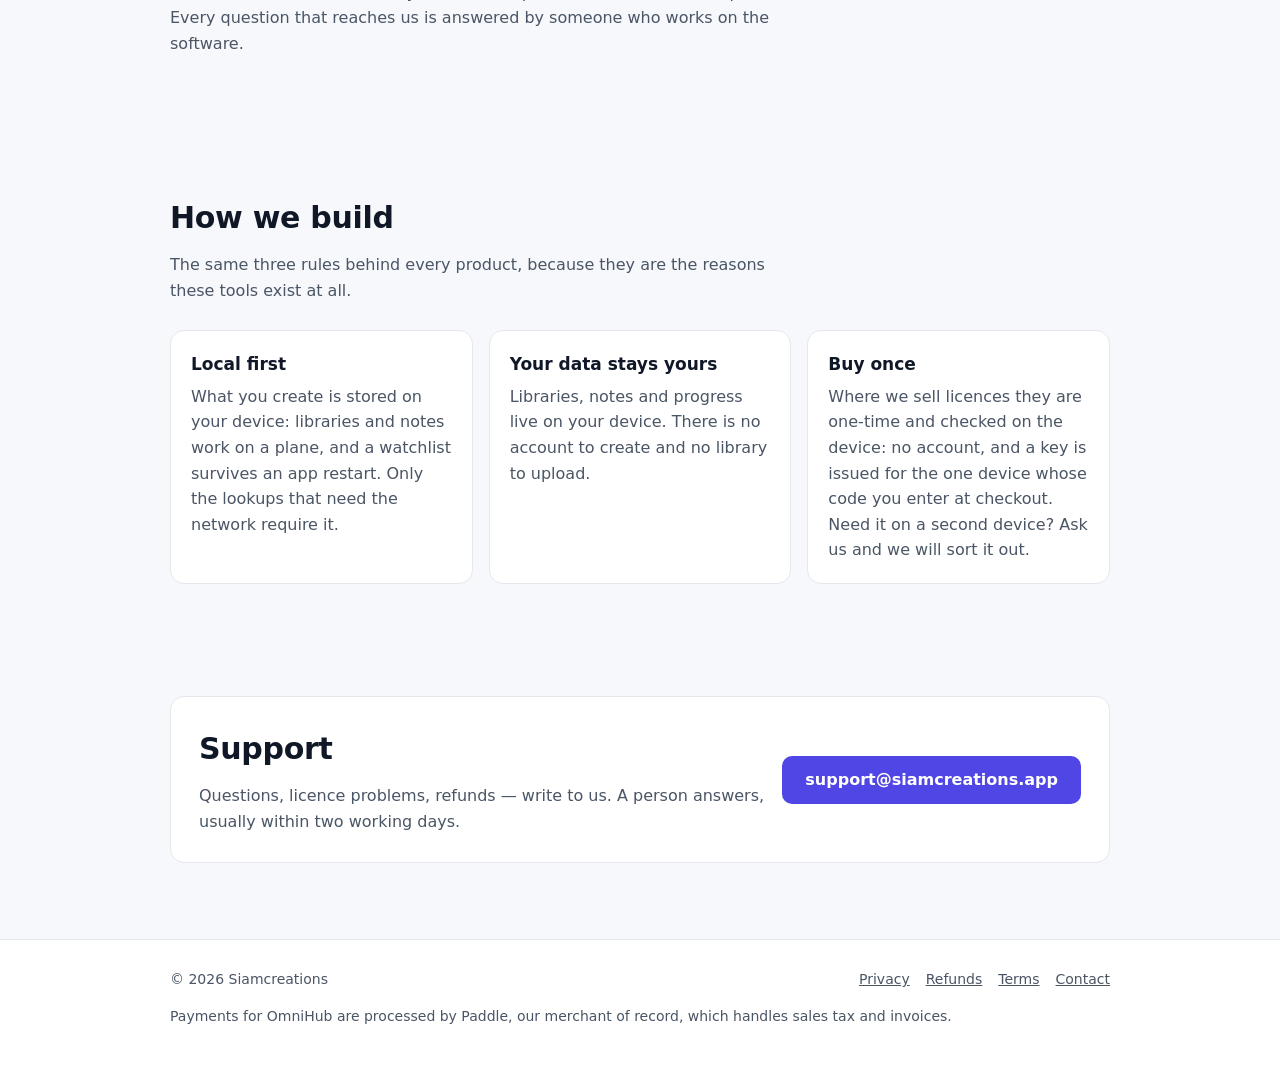
==== commit 3bfcf6e1: "copy: a key is bound to one device, not to a product family The company page said one key covers the" ====
--- a/index.html
+++ b/index.html
@@ -270,8 +270,9 @@
             <h3>Buy once</h3>
             <p>
               Where we sell licences they are one-time and checked on the
-              device: no account, and one key covers the same product on mobile
-              and desktop.
+              device: no account, and a key is issued for the one device whose
+              code you enter at checkout. Need it on a second device? Ask us and
+              we will sort it out.
             </p>
           </article>
         </div>
@@ -297,9 +298,9 @@
       <div class="wrap">
         <span>© 2026 Siamcreations</span>
         <nav aria-label="Legal">
-          <a href="https://omnihub.siamcreations.app/privacy.html">Privacy</a>
-          <a href="https://omnihub.siamcreations.app/refunds.html">Refunds</a>
-          <a href="https://omnihub.siamcreations.app/terms.html">Terms</a>
+          <a href="privacy/">Privacy</a>
+          <a href="refunds/">Refunds</a>
+          <a href="terms/">Terms</a>
           <a href="mailto:support@siamcreations.app">Contact</a>
         </nav>
       </div>
--- a/styles.css
+++ b/styles.css
@@ -404,3 +404,44 @@
 .notes strong {
   color: var(--text);
 }
+
+/* Legal pages */
+.legal {
+  max-width: 760px;
+  padding-top: 56px;
+  padding-bottom: 56px;
+}
+
+.legal h1 {
+  font-size: clamp(28px, 4.5vw, 38px);
+  letter-spacing: -0.02em;
+  margin: 0 0 6px;
+}
+
+.legal .updated {
+  color: var(--muted);
+  font-size: 14px;
+  margin: 0 0 26px;
+}
+
+.legal h2 {
+  font-size: 19px;
+  margin: 30px 0 8px;
+}
+
+.legal p,
+.legal li {
+  color: var(--muted);
+}
+
+.legal ul {
+  padding-left: 20px;
+}
+
+.legal li {
+  margin: 8px 0;
+}
+
+.legal strong {
+  color: var(--text);
+}
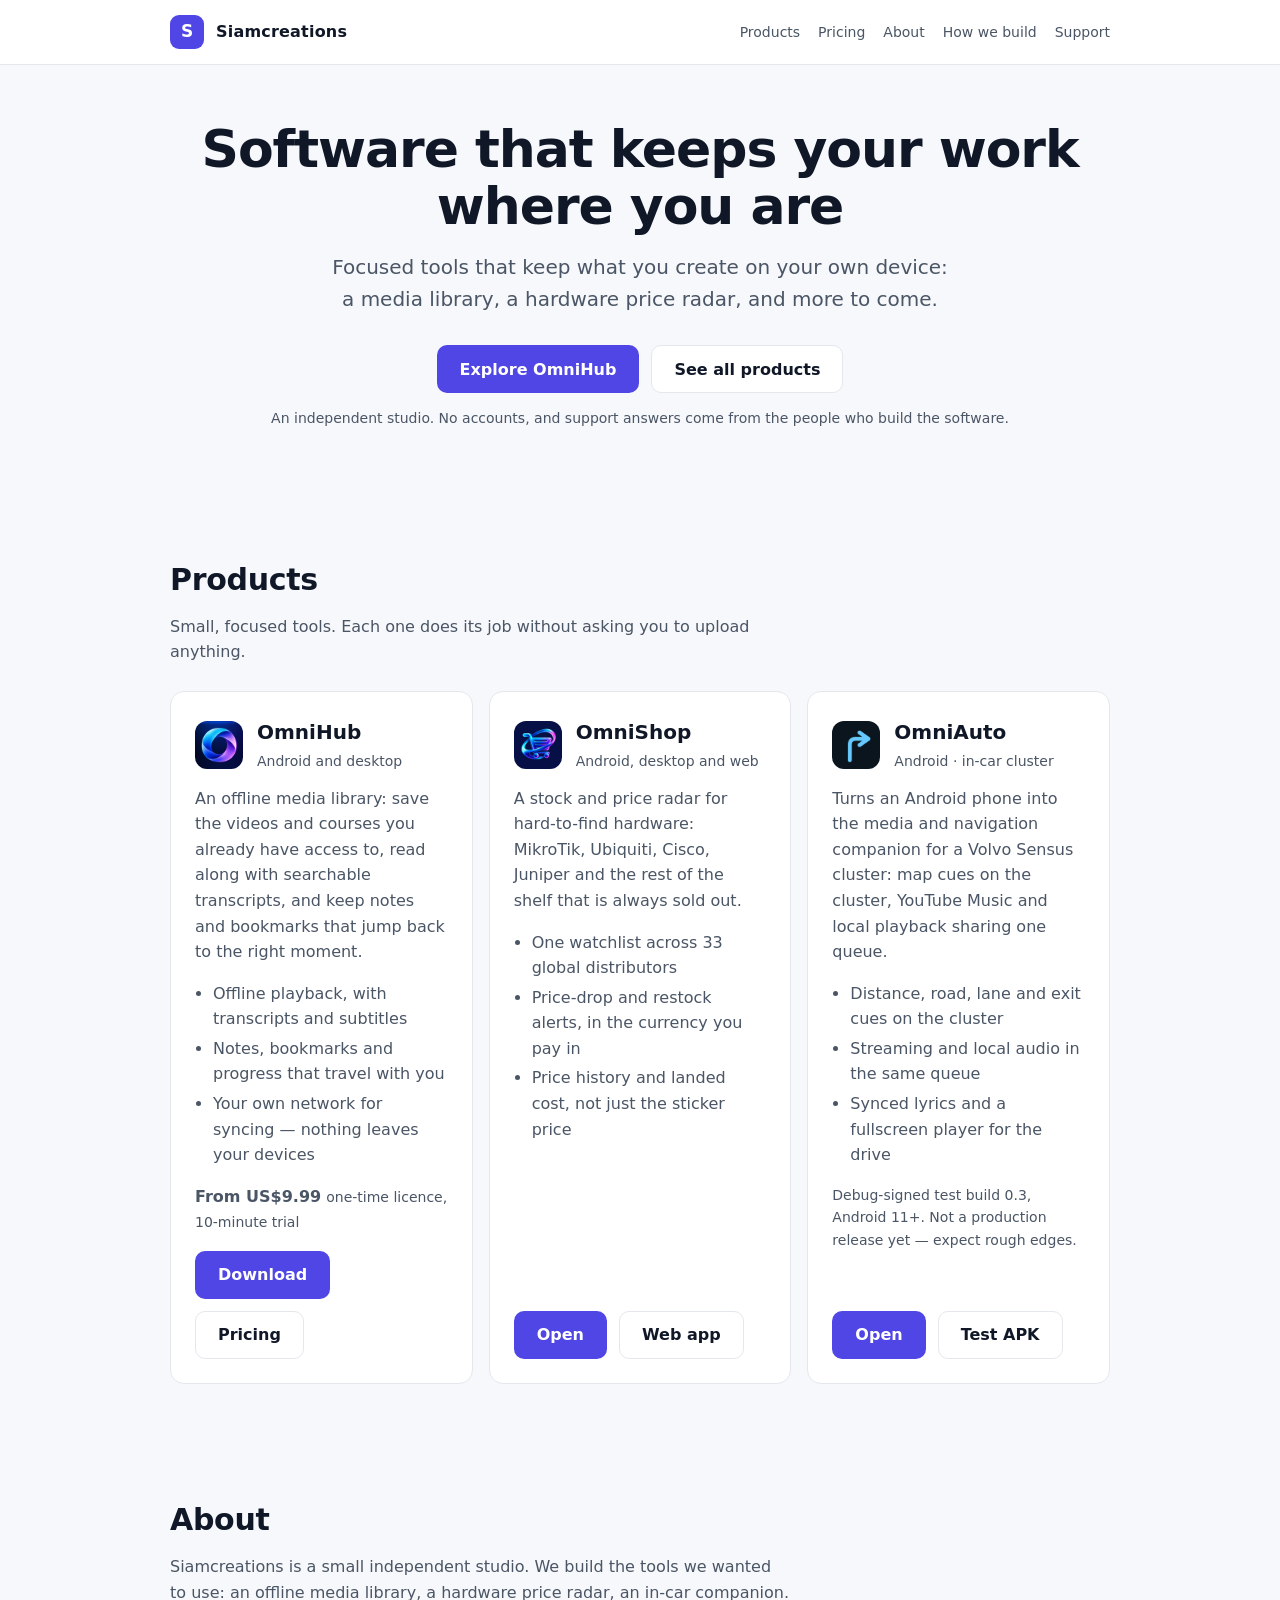
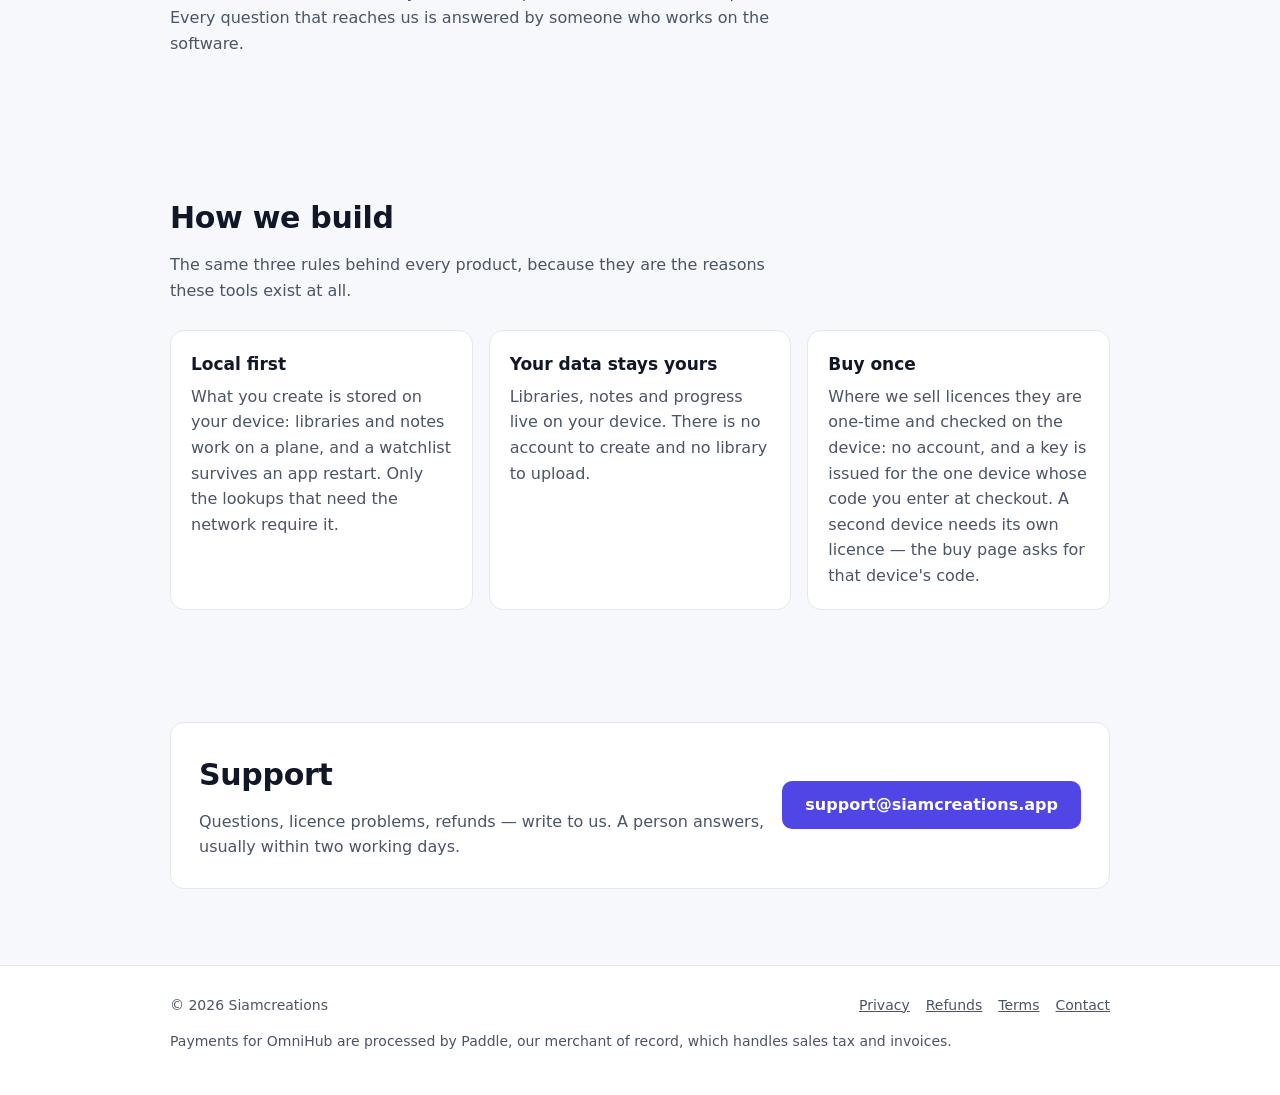
==== commit 9145e776: "copy: a second device is a second licence, everywhere The company page and terms promised to 'sort i" ====
--- a/index.html
+++ b/index.html
@@ -271,8 +271,8 @@
             <p>
               Where we sell licences they are one-time and checked on the
               device: no account, and a key is issued for the one device whose
-              code you enter at checkout. Need it on a second device? Ask us and
-              we will sort it out.
+              code you enter at checkout. A second device needs its own licence
+              — the buy page asks for that device's code.
             </p>
           </article>
         </div>
